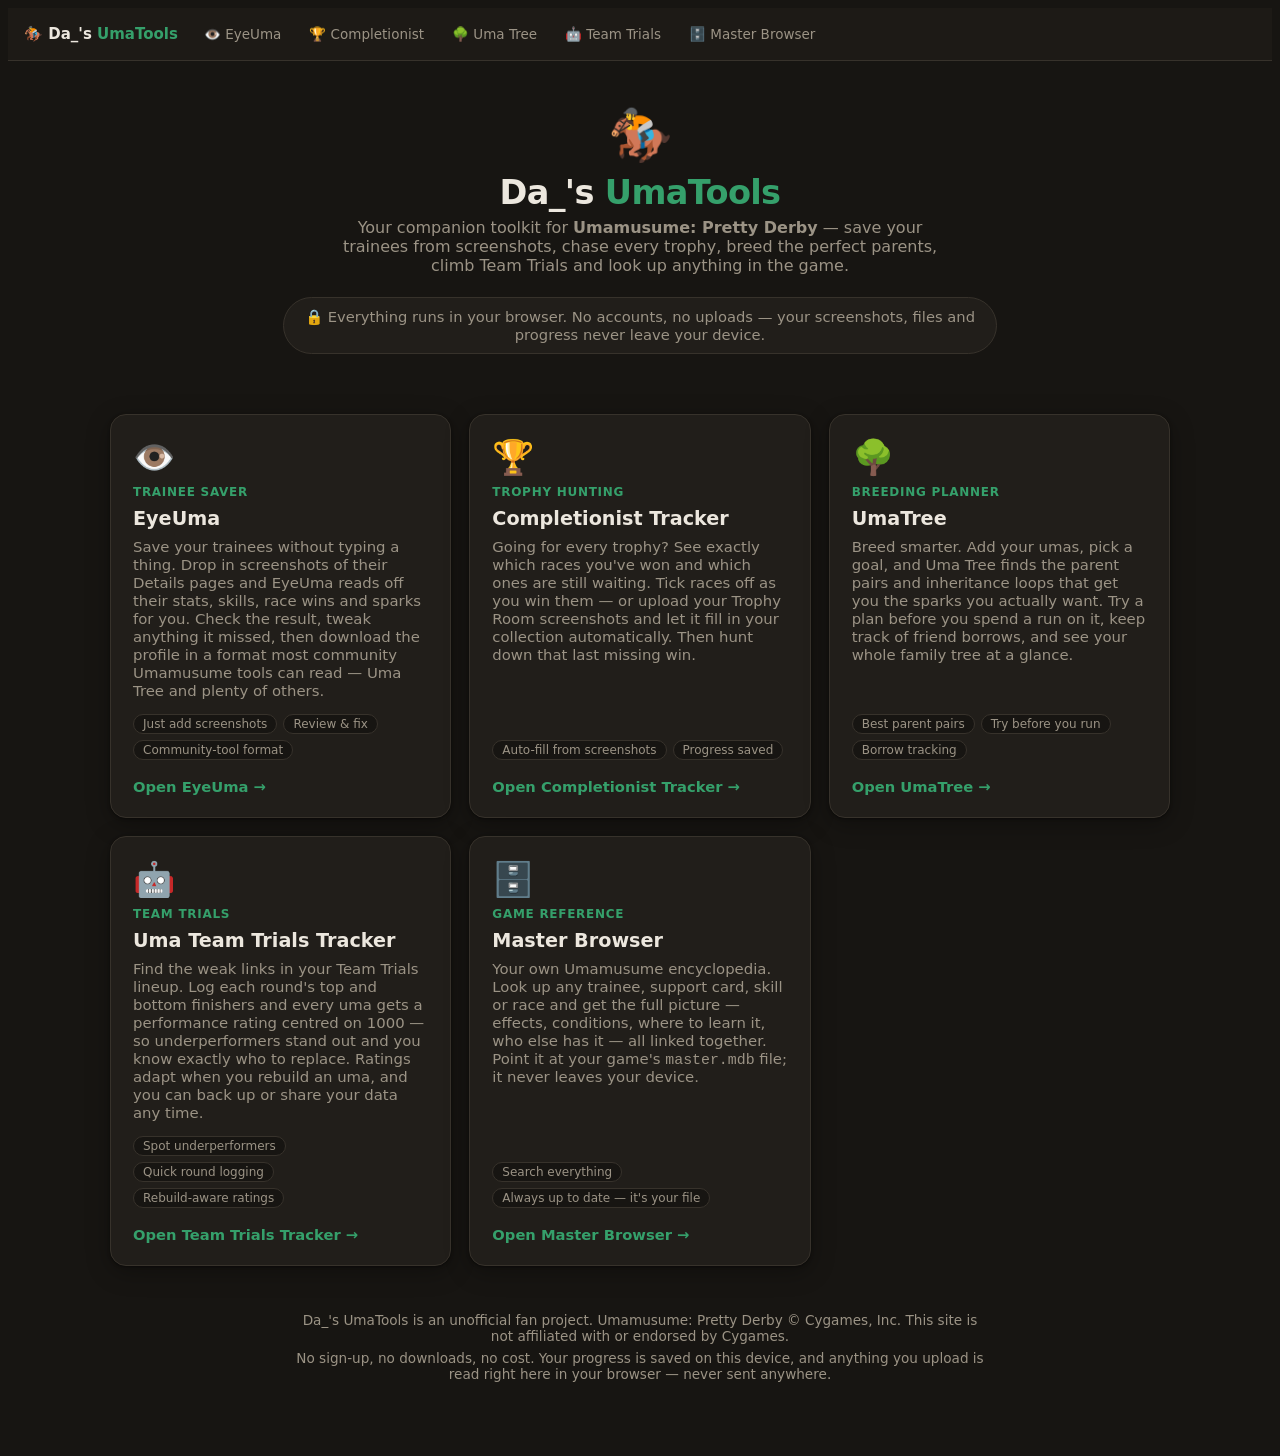
==== index.html @ 262839f3 "Add UmaTools site: companion tools for Umamusume Pretty Derby" ====
<!DOCTYPE html>
<html lang="en">
<head>
  <meta charset="utf-8">
  <meta name="viewport" content="width=device-width, initial-scale=1">
  <meta name="color-scheme" content="dark">
  <title>Da_'s UmaTools — Umamusume: Pretty Derby companion tools</title>
  <meta name="description" content="Your Umamusume: Pretty Derby companion — save trainees from screenshots, track every trophy, plan inheritance, spot underperforming Team Trials umas and look up anything in the game. Free, private, and right in your browser.">
  <link rel="icon" href="data:image/svg+xml,<svg xmlns='http://www.w3.org/2000/svg' viewBox='0 0 100 100'><text y='.9em' font-size='90'>🏇</text></svg>">
  <link rel="stylesheet" href="assets/theme.css">
  <script src="assets/nav.js" defer></script>
  <style>
    .wrap { max-width: 1060px; margin: 0 auto; padding: 0 20px 60px; }
    header.hero { text-align: center; padding: 48px 0 26px; }
    .hero .logo { font-size: 52px; line-height: 1; }
    .hero h1 { margin: 12px 0 6px; font-size: 2.1rem; letter-spacing: -.02em; }
    .hero h1 span { color: var(--ut-accent); }
    .hero p { margin: 0 auto; max-width: 620px; color: var(--ut-muted); }
    .privacy-banner {
      display: flex; gap: 10px; align-items: center; justify-content: center;
      margin: 22px auto 0; padding: 10px 16px; max-width: 680px;
      border: 1px solid var(--ut-line); border-radius: 999px; background: var(--ut-panel);
      font-size: .92rem; color: var(--ut-muted);
    }
    .grid { display: grid; grid-template-columns: repeat(auto-fill, minmax(310px, 1fr)); gap: 18px; margin-top: 34px; }
    a.card {
      display: flex; flex-direction: column; gap: 8px; padding: 22px;
      background: var(--ut-panel); border: 1px solid var(--ut-line); border-radius: 16px;
      box-shadow: var(--ut-shadow); text-decoration: none; color: inherit;
      transition: transform .12s ease, border-color .12s ease;
    }
    a.card:hover { transform: translateY(-3px); border-color: var(--ut-accent); }
    .card .icon { font-size: 34px; }
    .card h2 { margin: 0; font-size: 1.2rem; }
    .card .tag { font-size: .75rem; font-weight: 600; letter-spacing: .06em; text-transform: uppercase; color: var(--ut-accent); }
    .card p { margin: 0; color: var(--ut-muted); font-size: .93rem; flex: 1; }
    .card .meta { display: flex; flex-wrap: wrap; gap: 6px; margin-top: 6px; }
    .card .chip {
      font-size: .75rem; padding: 2px 9px; border-radius: 999px;
      border: 1px solid var(--ut-line); color: var(--ut-muted); background: var(--ut-bg);
    }
    .card .go { margin-top: 10px; font-weight: 600; color: var(--ut-accent); font-size: .92rem; }
    footer { margin-top: 46px; text-align: center; color: var(--ut-muted); font-size: .85rem; }
    footer p { max-width: 700px; margin: 6px auto; }
  </style>
</head>
<body>
  <div class="wrap">
    <header class="hero">
      <div class="logo">🏇</div>
      <h1>Da_'s <span>UmaTools</span></h1>
      <p>Your companion toolkit for <b>Umamusume: Pretty Derby</b> — save your trainees from
         screenshots, chase every trophy, breed the perfect parents, climb Team Trials and look up
         anything in the game.</p>
      <div class="privacy-banner">🔒 Everything runs in your browser. No accounts, no uploads — your
        screenshots, files and progress never leave your device.</div>
    </header>

    <main class="grid">
      <a class="card" href="eyeuma/index.html">
        <div class="icon">👁️</div>
        <div class="tag">Trainee saver</div>
        <h2>EyeUma</h2>
        <p>Save your trainees without typing a thing. Drop in screenshots of their Details pages and
           EyeUma reads off their stats, skills, race wins and sparks for you. Check the result,
           tweak anything it missed, then download the profile in a format most community
           Umamusume tools can read — Uma Tree and plenty of others.</p>
        <div class="meta"><span class="chip">Just add screenshots</span><span class="chip">Review &amp; fix</span><span class="chip">Community-tool format</span></div>
        <div class="go">Open EyeUma →</div>
      </a>

      <a class="card" href="completionist/index.html">
        <div class="icon">🏆</div>
        <div class="tag">Trophy hunting</div>
        <h2>Completionist Tracker</h2>
        <p>Going for every trophy? See exactly which races you've won and which ones are still
           waiting. Tick races off as you win them — or upload your Trophy Room screenshots and let
           it fill in your collection automatically. Then hunt down that last missing win.</p>
        <div class="meta"><span class="chip">Auto-fill from screenshots</span><span class="chip">Progress saved</span></div>
        <div class="go">Open Completionist Tracker →</div>
      </a>

      <a class="card" href="umatree/index.html">
        <div class="icon">🌳</div>
        <div class="tag">Breeding planner</div>
        <h2>UmaTree</h2>
        <p>Breed smarter. Add your umas, pick a goal, and Uma Tree finds the parent pairs and
           inheritance loops that get you the sparks you actually want. Try a plan before you spend
           a run on it, keep track of friend borrows, and see your whole family tree at a glance.</p>
        <div class="meta"><span class="chip">Best parent pairs</span><span class="chip">Try before you run</span><span class="chip">Borrow tracking</span></div>
        <div class="go">Open UmaTree →</div>
      </a>

      <a class="card" href="tt-tracker/index.html">
        <div class="icon">🤖</div>
        <div class="tag">Team Trials</div>
        <h2>Uma Team Trials Tracker</h2>
        <p>Find the weak links in your Team Trials lineup. Log each round's top and bottom
           finishers and every uma gets a performance rating centred on 1000 — so underperformers
           stand out and you know exactly who to replace. Ratings adapt when you rebuild an uma,
           and you can back up or share your data any time.</p>
        <div class="meta"><span class="chip">Spot underperformers</span><span class="chip">Quick round logging</span><span class="chip">Rebuild-aware ratings</span></div>
        <div class="go">Open Team Trials Tracker →</div>
      </a>

      <a class="card" href="master-browser/index.html">
        <div class="icon">🗄️</div>
        <div class="tag">Game reference</div>
        <h2>Master Browser</h2>
        <p>Your own Umamusume encyclopedia. Look up any trainee, support card, skill or race and get
           the full picture — effects, conditions, where to learn it, who else has it — all linked
           together. Point it at your game's <code>master.mdb</code> file; it never leaves your
           device.</p>
        <div class="meta"><span class="chip">Search everything</span><span class="chip">Always up to date — it's your file</span></div>
        <div class="go">Open Master Browser →</div>
      </a>
    </main>

    <footer>
      <p>Da_'s UmaTools is an unofficial fan project. Umamusume: Pretty Derby © Cygames, Inc.
         This site is not affiliated with or endorsed by Cygames.</p>
      <p>No sign-up, no downloads, no cost. Your progress is saved on this device, and anything you
         upload is read right here in your browser — never sent anywhere.</p>
    </footer>
  </div>
</body>
</html>
---- assets/theme.css ----
/* ============================================================
   Da_'s UmaTools — shared design system
   Loaded AFTER each tool's own stylesheet; remaps every tool's
   CSS variables onto one warm-dark palette with a green accent,
   and styles the shared navbar injected by assets/nav.js.
   ============================================================ */

:root {
  color-scheme: dark;

  /* Unified tokens */
  --ut-bg: #171512;
  --ut-panel: #211e1a;
  --ut-panel2: #2a2620;
  --ut-line: #37322b;
  --ut-ink: #ece7de;
  --ut-muted: #9b9385;
  --ut-accent: #35a06b;
  --ut-accent-strong: #2c8a5b;
  --ut-accent-ink: #0d1a12;
  --ut-danger: #ef6b6b;
  --ut-warn: #e2c46a;
  --ut-ok: #6cd98b;
  --ut-radius: 12px;
  --ut-nav-h: 52px;
  --ut-shadow: 0 1px 3px rgba(0, 0, 0, .4), 0 6px 24px rgba(0, 0, 0, .3);

  /* ---- Map every tool's variable names onto the tokens ---- */
  --bg: var(--ut-bg);
  --panel: var(--ut-panel);
  --panel2: var(--ut-panel2);
  --card: var(--ut-panel);
  --border: var(--ut-line);
  --line: var(--ut-line);
  --text: var(--ut-ink);
  --ink: var(--ut-ink);
  --text-dim: var(--ut-muted);
  --dim: var(--ut-muted);
  --muted: var(--ut-muted);
  --mute: var(--ut-muted);
  --accent: var(--ut-accent);
  --acc: var(--ut-accent);
  --accent-ink: var(--ut-accent-ink);
  --brand: var(--ut-accent);
  --brand2: var(--ut-accent-strong);
  --chip: var(--ut-panel2);
  --tile-empty: var(--ut-panel2);
  --radius: var(--ut-radius);
  --shadow: var(--ut-shadow);
  --danger: var(--ut-danger);
  --red: var(--ut-danger);
  --down: var(--ut-danger);
  --up: #4cc38a;
  --warn-bg: #3a2f10;
  --warn-border: #6b5518;
  --warn-text: #e2c46a;
  --done-bg: #12291a;
  --done-text: #6cd98b;
  --code-bg: #1b1815;
  --code-key: #7bd9a5;
  --code-string: #d9b38c;
  --code-number: #8fd98b;
  --code-literal: #c9a6ff;
  --g1: #c9962b;
  --g1-bg: #3a2f10;
  --g2: #9b9385;
  --g2-bg: #2a2620;
  --g3: #b08968;
  --g3-bg: #2e2216;
}

/* ---- Base ---- */
body {
  background: var(--ut-bg);
  color: var(--ut-ink);
  font-family: system-ui, -apple-system, "Segoe UI", Roboto, sans-serif;
}
:focus-visible { outline: 2px solid var(--ut-accent); outline-offset: 1px; }
* { scrollbar-color: #4a453c var(--ut-bg); }
::selection { background: #2c8a5b66; }

/* ============================================================
   Shared navbar (injected by nav.js as first child of <body>)
   ============================================================ */
.ut-nav {
  position: sticky; top: 0; z-index: 90;
  height: var(--ut-nav-h);
  display: flex; align-items: center; gap: 14px;
  padding: 0 16px;
  background: #1d1a16;
  border-bottom: 1px solid var(--ut-line);
}
.ut-brand {
  font-weight: 700; font-size: 15px; white-space: nowrap;
  color: var(--ut-ink); text-decoration: none;
}
.ut-brand:hover { text-decoration: none; }
.ut-brand span { color: var(--ut-accent); }
.ut-links {
  display: flex; gap: 4px; flex: 1; min-width: 0; position: relative;
  overflow-x: auto; scrollbar-width: none;
}
.ut-links::-webkit-scrollbar { display: none; }
.ut-links a {
  color: var(--ut-muted); text-decoration: none;
  padding: 6px 12px; border-radius: 999px;
  font-size: 13.5px; font-weight: 500; white-space: nowrap;
}
.ut-links a:hover { color: var(--ut-ink); background: var(--ut-panel2); text-decoration: none; }
.ut-links a.active { background: var(--ut-accent); color: var(--ut-accent-ink); font-weight: 600; }
@media (max-width: 700px) {
  .ut-nav { gap: 8px; padding: 0 10px; }
  .ut-brand { font-size: 14px; }
  .ut-links a { padding: 5px 9px; font-size: 12.5px; }
}

/* ============================================================
   Standardised tool header bar (directly under the navbar)
   ============================================================ */
body[data-tool="eyeuma"] .app-header,
body[data-tool="completionist"] .app-header,
body[data-tool="umatree"] header,
body[data-tool="tt-tracker"] header,
body[data-tool="master-browser"] #topbar {
  display: flex; flex-wrap: wrap; align-items: center; gap: 12px;
  padding: 10px 20px; margin: 0;
  background: var(--ut-panel);
  border-bottom: 1px solid var(--ut-line);
}
body[data-tool="eyeuma"] .app-header h1,
body[data-tool="completionist"] .app-header h1,
body[data-tool="tt-tracker"] header h1,
body[data-tool="umatree"] .brand,
body[data-tool="master-browser"] .brand {
  font-size: 17px; font-weight: 700; margin: 0; color: var(--ut-ink);
}

/* ============================================================
   EyeUma
   ============================================================ */
body[data-tool="eyeuma"] { padding: 0; max-width: none; }
body[data-tool="eyeuma"] .layout { max-width: 1680px; margin: 0 auto; padding: 16px; }
body[data-tool="eyeuma"] .credit { padding: 0 16px 14px; }
body[data-tool="eyeuma"] .panel { border-radius: var(--ut-radius); }

/* ============================================================
   Completionist Tracker
   ============================================================ */
body[data-tool="completionist"] { padding: 0; }
body[data-tool="completionist"] .controls { margin: 16px 16px 16px; border-radius: var(--ut-radius); }
body[data-tool="completionist"] #app { margin: 0 16px 16px; }

/* ============================================================
   Uma Tree
   ============================================================ */
body[data-tool="umatree"] header { position: sticky; top: var(--ut-nav-h); padding: 10px 20px; }
body[data-tool="umatree"] nav a.active { color: var(--ut-accent-ink); }
body[data-tool="umatree"] td { border-bottom-color: var(--ut-line); }
body[data-tool="umatree"] tr:hover td { background: #26221c; }
body[data-tool="umatree"] .list-item { border-bottom-color: var(--ut-line); }
body[data-tool="umatree"] button.primary { color: var(--ut-accent-ink); }

/* ============================================================
   Team Trials Tracker
   ============================================================ */
body[data-tool="tt-tracker"] .avatar { background: var(--ut-panel2); }
body[data-tool="tt-tracker"] .card select,
body[data-tool="tt-tracker"] #search { background: var(--ut-bg); }
body[data-tool="tt-tracker"] #about-body code { background: var(--ut-bg); }
body[data-tool="tt-tracker"] button.primary { color: var(--ut-accent-ink); }
body[data-tool="tt-tracker"] button { border-radius: 8px; }

/* ============================================================
   Master Browser (light-original → warm dark)
   ============================================================ */
body[data-tool="master-browser"] #topbar {
  position: sticky; top: var(--ut-nav-h);
  background: var(--ut-panel); color: var(--ut-ink); box-shadow: none;
}
body[data-tool="master-browser"] .brand span { color: var(--ut-muted); opacity: 1; }
body[data-tool="master-browser"] #global-search {
  background: var(--ut-panel2); color: var(--ut-ink);
  border: 1px solid var(--ut-line);
}
body[data-tool="master-browser"] #sidebar {
  top: calc(var(--ut-nav-h) + 60px);
  height: calc(100vh - var(--ut-nav-h) - 60px);
}
body[data-tool="master-browser"] .infobox { top: calc(var(--ut-nav-h) + 76px); }
body[data-tool="master-browser"] .suggest { background: var(--ut-panel); border: 1px solid var(--ut-line); }
body[data-tool="master-browser"] .suggest .sg-group { background: var(--ut-panel2); }
body[data-tool="master-browser"] .suggest a:hover { background: var(--ut-panel2); }
body[data-tool="master-browser"] #sidebar a:hover { background: var(--ut-panel2); }
body[data-tool="master-browser"] #sidebar a.active { background: var(--ut-accent); color: var(--ut-accent-ink); }
body[data-tool="master-browser"] .error { background: #2a1616; border-color: #5c2a2a; color: #ef9a9a; }
body[data-tool="master-browser"] .home-search input { background: var(--ut-panel2); color: var(--ut-ink); }
body[data-tool="master-browser"] .home-search button { background: var(--ut-accent); color: var(--ut-accent-ink); }
body[data-tool="master-browser"] .toolbar input[type="search"],
body[data-tool="master-browser"] .toolbar select { background: var(--ut-panel2); color: var(--ut-ink); }
body[data-tool="master-browser"] table.data { background: var(--ut-panel); }
body[data-tool="master-browser"] table.data th { background: var(--ut-panel2); }
body[data-tool="master-browser"] table.data tbody tr:hover { background: #26221c; }
body[data-tool="master-browser"] .apt-cell { background: var(--ut-panel2); }
body[data-tool="master-browser"] a.chip:hover { background: var(--ut-panel2); }
body[data-tool="master-browser"] .chip.unique { background: linear-gradient(90deg, #3a2f10, #3a2430); border-color: #8a6d2f; }
body[data-tool="master-browser"] .chip.evo { background: linear-gradient(90deg, #1e2a3a, #2a2038); border-color: #5c5480; }
body[data-tool="master-browser"] .tab { background: var(--ut-panel2); color: var(--ut-ink); }
body[data-tool="master-browser"] .tab.active { background: var(--ut-accent); color: var(--ut-accent-ink); border-color: var(--ut-accent); }
body[data-tool="master-browser"] .skill-desc { background: var(--ut-panel2); }
body[data-tool="master-browser"] .ability-item { background: var(--ut-panel); }
body[data-tool="master-browser"] .infobox .ib-header { background: linear-gradient(135deg, var(--ut-accent-strong), #1d6a44); color: #fff; }
body[data-tool="master-browser"] .grade-G1 { background: #1e2a3a; color: #8fb8ff; }
body[data-tool="master-browser"] .grade-G2 { background: #3a2430; color: #ff9dc0; }
body[data-tool="master-browser"] .grade-G3 { background: #12291a; color: #6cd98b; }
body[data-tool="master-browser"] .grade-EX { background: #3a2f10; color: #e2c46a; }
body[data-tool="master-browser"] .apt-G { background: #4a453c; color: #d5cfc2; }
body[data-tool="master-browser"] a.pill.link:hover { color: var(--ut-accent-ink); }
body[data-tool="master-browser"] .condition-box { background: #141210; }
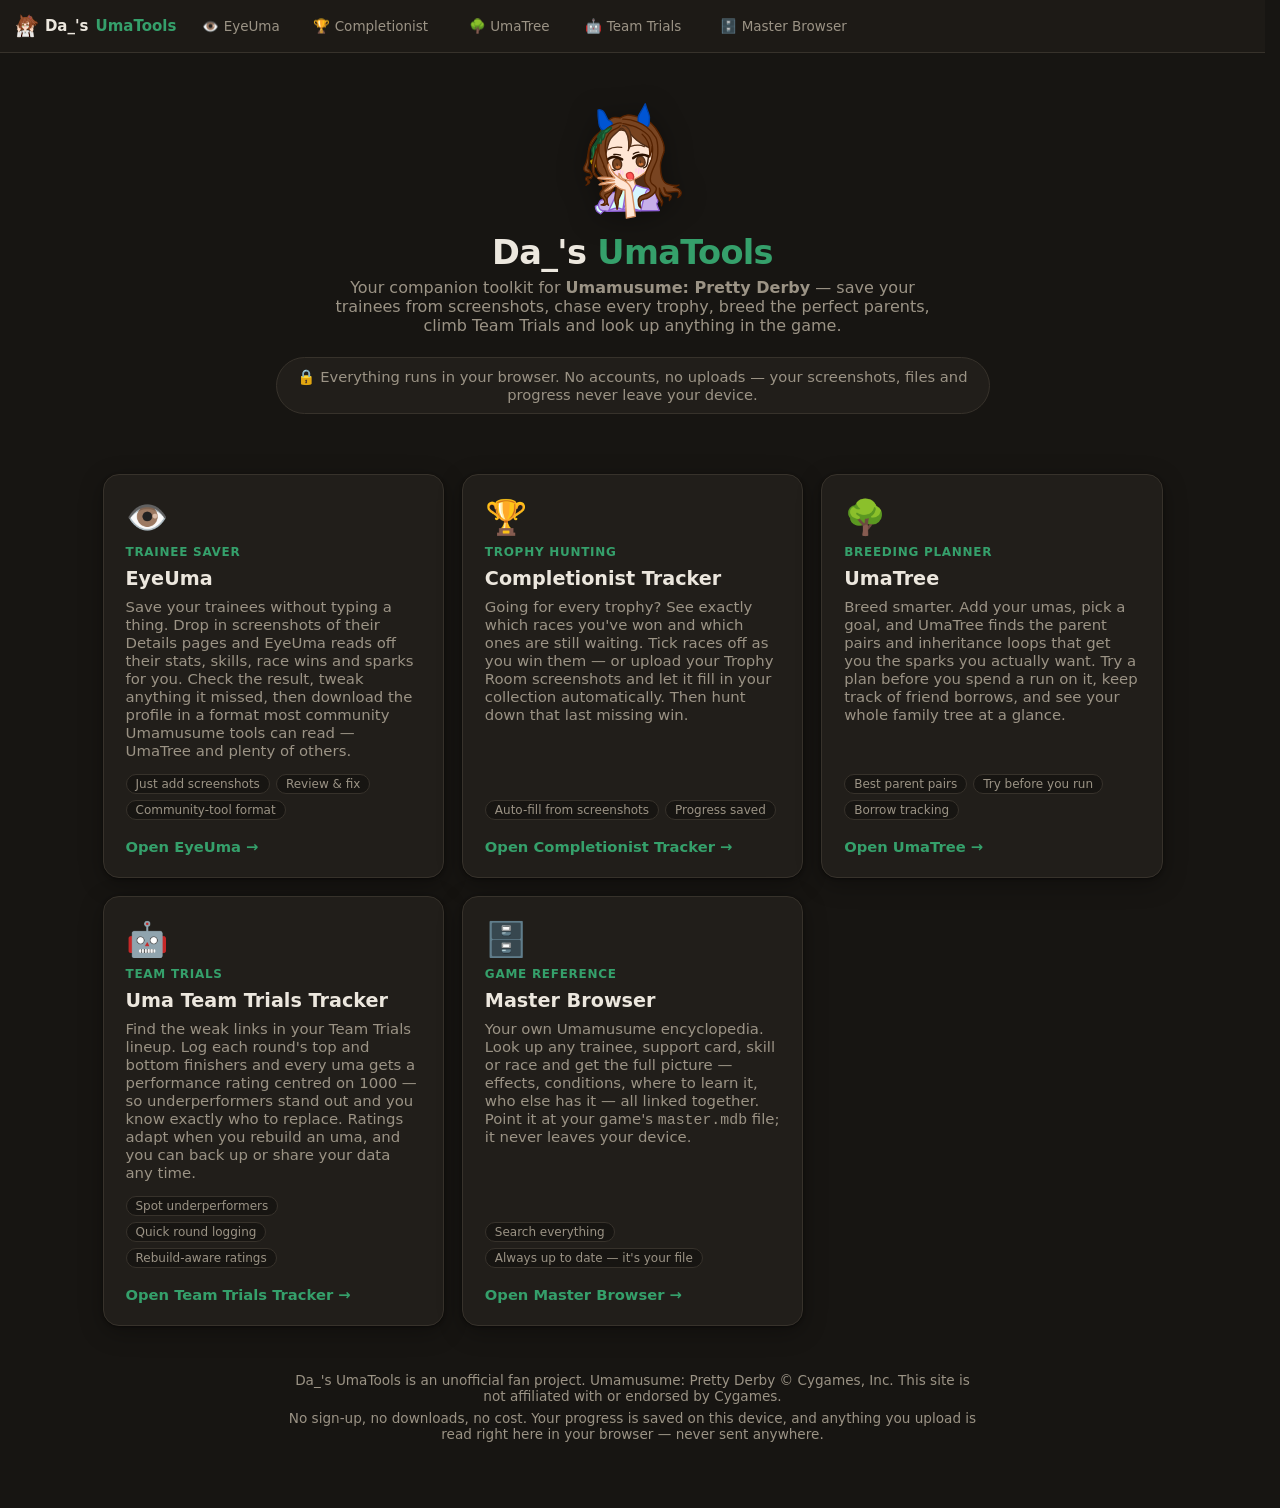
==== commit f577ed36: "Logo: cropped mascot logos, stable navbar, UmaTree naming" ====
--- a/index.html
+++ b/index.html
@@ -6,13 +6,14 @@
   <meta name="color-scheme" content="dark">
   <title>Da_'s UmaTools — Umamusume: Pretty Derby companion tools</title>
   <meta name="description" content="Your Umamusume: Pretty Derby companion — save trainees from screenshots, track every trophy, plan inheritance, spot underperforming Team Trials umas and look up anything in the game. Free, private, and right in your browser.">
-  <link rel="icon" href="data:image/svg+xml,<svg xmlns='http://www.w3.org/2000/svg' viewBox='0 0 100 100'><text y='.9em' font-size='90'>🏇</text></svg>">
+  <link rel="icon" type="image/svg+xml" href="assets/machan_time.svg">
   <link rel="stylesheet" href="assets/theme.css">
   <script src="assets/nav.js" defer></script>
   <style>
     .wrap { max-width: 1060px; margin: 0 auto; padding: 0 20px 60px; }
     header.hero { text-align: center; padding: 48px 0 26px; }
-    .hero .logo { font-size: 52px; line-height: 1; }
+    .hero .logo { display: flex; justify-content: center; line-height: 1; }
+    .hero .logo img { height: 120px; width: auto; aspect-ratio: 76.951 / 89.957; filter: drop-shadow(0 4px 14px rgba(0,0,0,.35)); }
     .hero h1 { margin: 12px 0 6px; font-size: 2.1rem; letter-spacing: -.02em; }
     .hero h1 span { color: var(--ut-accent); }
     .hero p { margin: 0 auto; max-width: 620px; color: var(--ut-muted); }
@@ -47,7 +48,7 @@
 <body>
   <div class="wrap">
     <header class="hero">
-      <div class="logo">🏇</div>
+      <div class="logo"><img src="assets/KingHalo_channel_style.svg" alt="King Halo mascot"></div>
       <h1>Da_'s <span>UmaTools</span></h1>
       <p>Your companion toolkit for <b>Umamusume: Pretty Derby</b> — save your trainees from
          screenshots, chase every trophy, breed the perfect parents, climb Team Trials and look up
@@ -64,7 +65,7 @@
         <p>Save your trainees without typing a thing. Drop in screenshots of their Details pages and
            EyeUma reads off their stats, skills, race wins and sparks for you. Check the result,
            tweak anything it missed, then download the profile in a format most community
-           Umamusume tools can read — Uma Tree and plenty of others.</p>
+           Umamusume tools can read — UmaTree and plenty of others.</p>
         <div class="meta"><span class="chip">Just add screenshots</span><span class="chip">Review &amp; fix</span><span class="chip">Community-tool format</span></div>
         <div class="go">Open EyeUma →</div>
       </a>
@@ -84,7 +85,7 @@
         <div class="icon">🌳</div>
         <div class="tag">Breeding planner</div>
         <h2>UmaTree</h2>
-        <p>Breed smarter. Add your umas, pick a goal, and Uma Tree finds the parent pairs and
+        <p>Breed smarter. Add your umas, pick a goal, and UmaTree finds the parent pairs and
            inheritance loops that get you the sparks you actually want. Try a plan before you spend
            a run on it, keep track of friend borrows, and see your whole family tree at a glance.</p>
         <div class="meta"><span class="chip">Best parent pairs</span><span class="chip">Try before you run</span><span class="chip">Borrow tracking</span></div>
--- a/assets/theme.css
+++ b/assets/theme.css
@@ -70,7 +70,9 @@
 }
 
 /* ---- Base ---- */
+html { scrollbar-gutter: stable; }
 body {
+  margin: 0;
   background: var(--ut-bg);
   color: var(--ut-ink);
   font-family: system-ui, -apple-system, "Segoe UI", Roboto, sans-serif;
@@ -85,15 +87,18 @@
 .ut-nav {
   position: sticky; top: 0; z-index: 90;
   height: var(--ut-nav-h);
-  display: flex; align-items: center; gap: 14px;
+  display: flex; align-items: center; gap: 14px; flex-wrap: nowrap; overflow: visible;
   padding: 0 16px;
+  font-family: system-ui, -apple-system, "Segoe UI", Roboto, sans-serif;
   background: #1d1a16;
   border-bottom: 1px solid var(--ut-line);
 }
 .ut-brand {
+  display: inline-flex; align-items: center; gap: 7px;
   font-weight: 700; font-size: 15px; white-space: nowrap;
   color: var(--ut-ink); text-decoration: none;
 }
+.ut-brand img { height: 24px; width: auto; aspect-ratio: 92.759 / 101.55; display: block; }
 .ut-brand:hover { text-decoration: none; }
 .ut-brand span { color: var(--ut-accent); }
 .ut-links {
@@ -105,6 +110,12 @@
   color: var(--ut-muted); text-decoration: none;
   padding: 6px 12px; border-radius: 999px;
   font-size: 13.5px; font-weight: 500; white-space: nowrap;
+}
+/* Reserve the bold (active) text width so switching tabs never shifts the row */
+.ut-links a::after {
+  content: attr(data-label);
+  display: block; height: 0; overflow: hidden;
+  font-weight: 600; visibility: hidden; pointer-events: none;
 }
 .ut-links a:hover { color: var(--ut-ink); background: var(--ut-panel2); text-decoration: none; }
 .ut-links a.active { background: var(--ut-accent); color: var(--ut-accent-ink); font-weight: 600; }
@@ -151,7 +162,7 @@
 body[data-tool="completionist"] #app { margin: 0 16px 16px; }
 
 /* ============================================================
-   Uma Tree
+   UmaTree
    ============================================================ */
 body[data-tool="umatree"] header { position: sticky; top: var(--ut-nav-h); padding: 10px 20px; }
 body[data-tool="umatree"] nav a.active { color: var(--ut-accent-ink); }
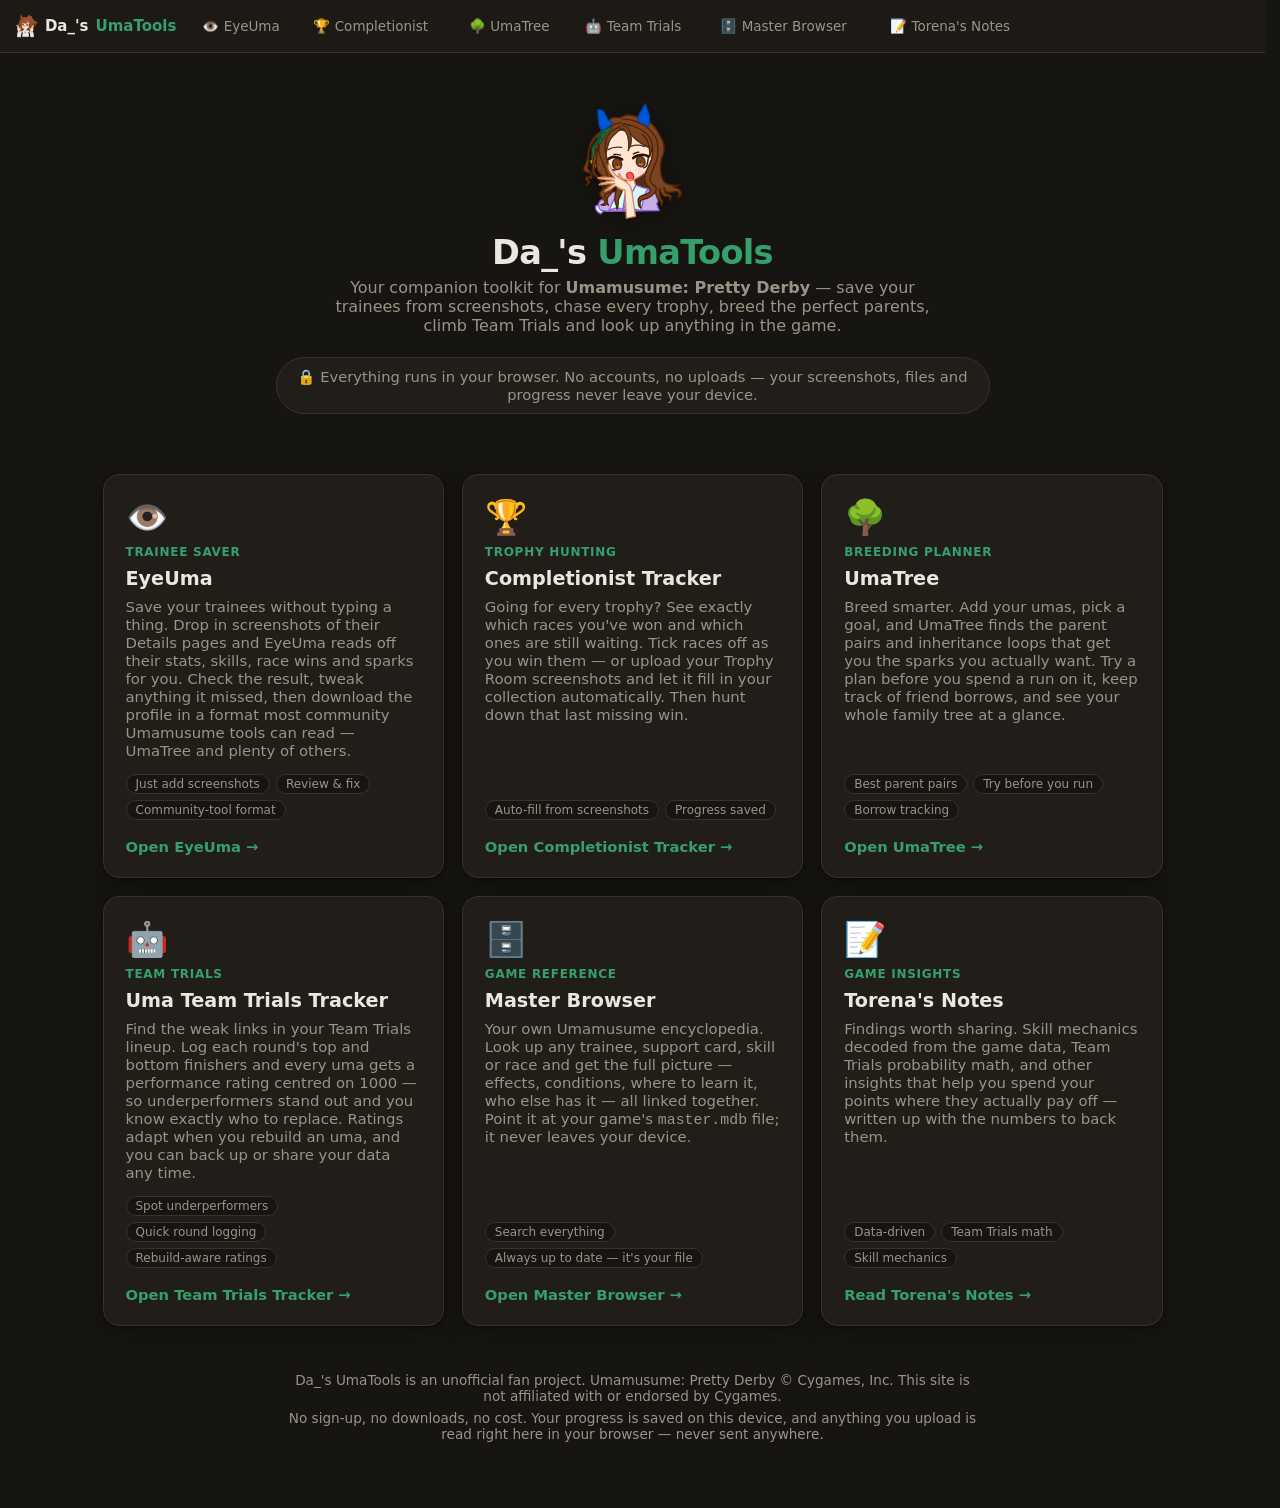
==== commit 3d561d8e: "Add Torena's Notes section with first insight: Team Trials spirit skills report" ====
--- a/index.html
+++ b/index.html
@@ -115,6 +115,17 @@
         <div class="meta"><span class="chip">Search everything</span><span class="chip">Always up to date — it's your file</span></div>
         <div class="go">Open Master Browser →</div>
       </a>
+
+      <a class="card" href="torena-notes/index.html">
+        <div class="icon">📝</div>
+        <div class="tag">Game insights</div>
+        <h2>Torena's Notes</h2>
+        <p>Findings worth sharing. Skill mechanics decoded from the game data, Team Trials
+           probability math, and other insights that help you spend your points where they
+           actually pay off — written up with the numbers to back them.</p>
+        <div class="meta"><span class="chip">Data-driven</span><span class="chip">Team Trials math</span><span class="chip">Skill mechanics</span></div>
+        <div class="go">Read Torena's Notes →</div>
+      </a>
     </main>
 
     <footer>
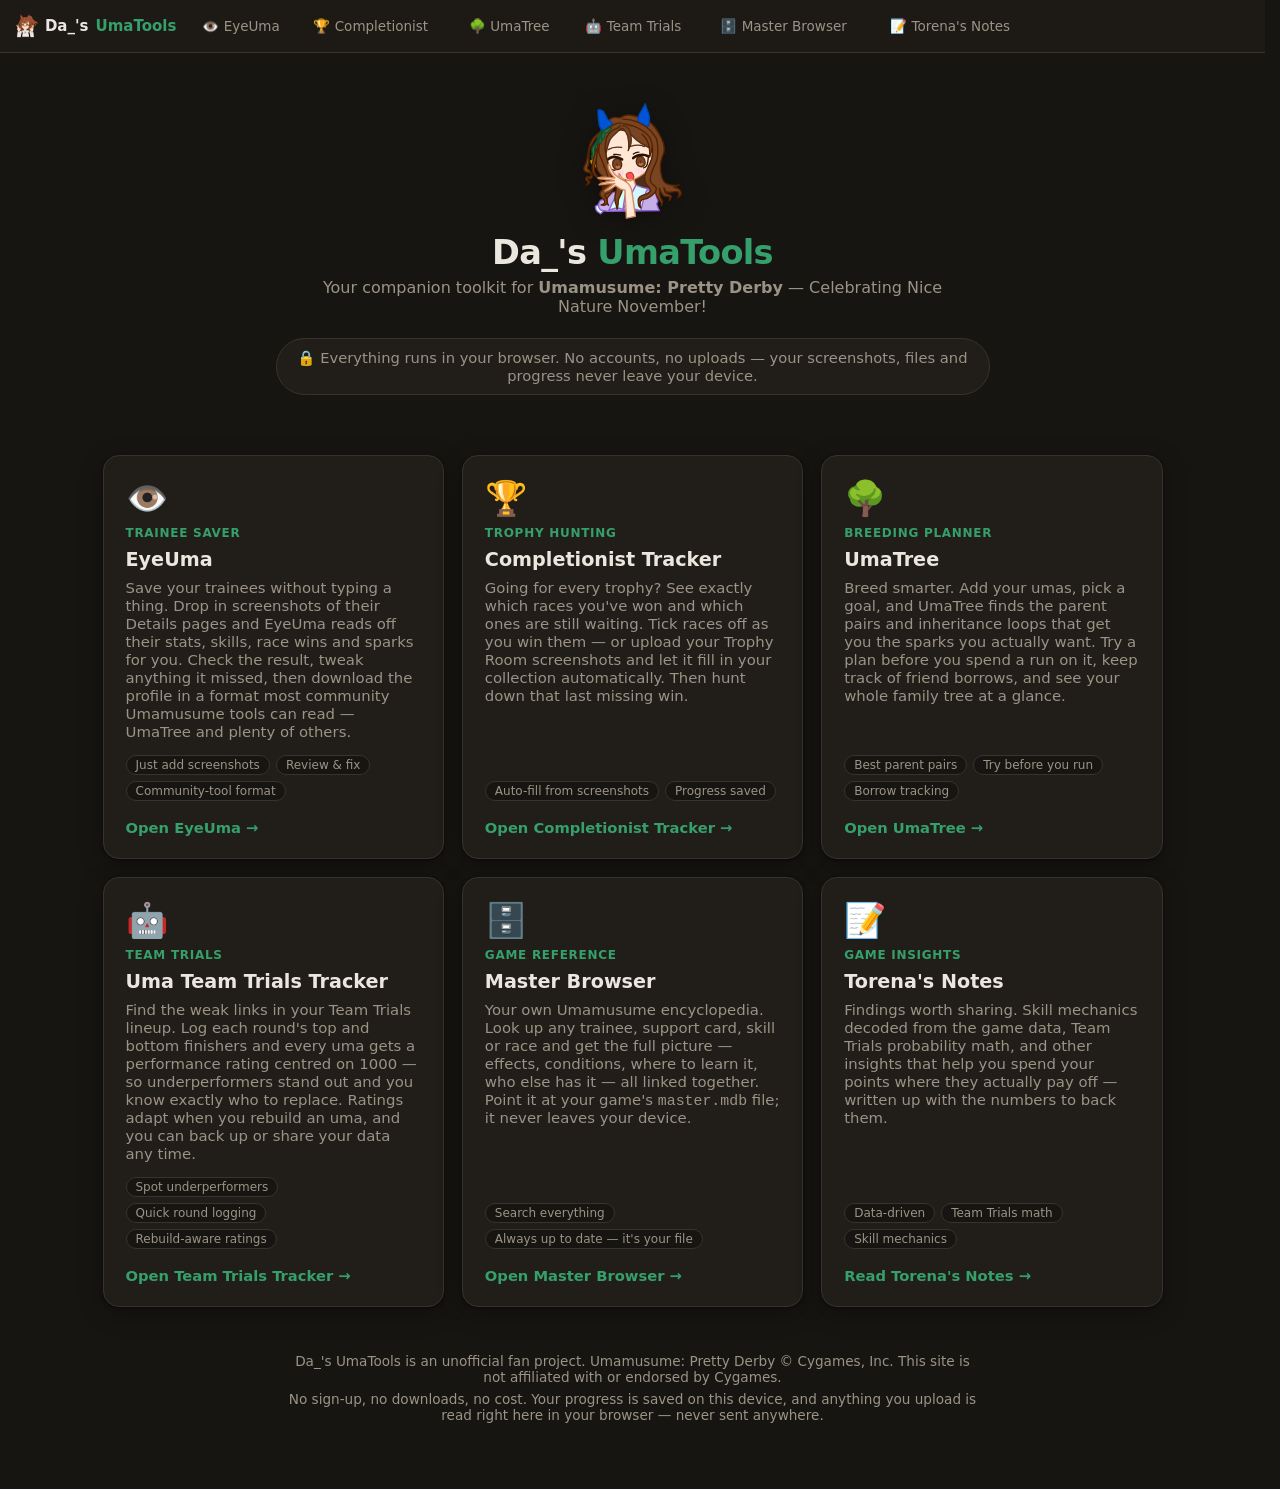
==== commit 0e9d5277: "Updated home page" ====
--- a/index.html
+++ b/index.html
@@ -50,9 +50,7 @@
     <header class="hero">
       <div class="logo"><img src="assets/KingHalo_channel_style.svg" alt="King Halo mascot"></div>
       <h1>Da_'s <span>UmaTools</span></h1>
-      <p>Your companion toolkit for <b>Umamusume: Pretty Derby</b> — save your trainees from
-         screenshots, chase every trophy, breed the perfect parents, climb Team Trials and look up
-         anything in the game.</p>
+      <p>Your companion toolkit for <b>Umamusume: Pretty Derby</b> — Celebrating Nice Nature November!</p>
       <div class="privacy-banner">🔒 Everything runs in your browser. No accounts, no uploads — your
         screenshots, files and progress never leave your device.</div>
     </header>
@@ -135,5 +133,6 @@
          upload is read right here in your browser — never sent anywhere.</p>
     </footer>
   </div>
+<!-- Cloudflare Web Analytics --><script type='module' src='https://static.cloudflareinsights.com/beacon.min.js' data-cf-beacon='{"token": "007766bc067245579bc3b3b8bd2df629"}'></script><!-- End Cloudflare Web Analytics -->
 </body>
 </html>
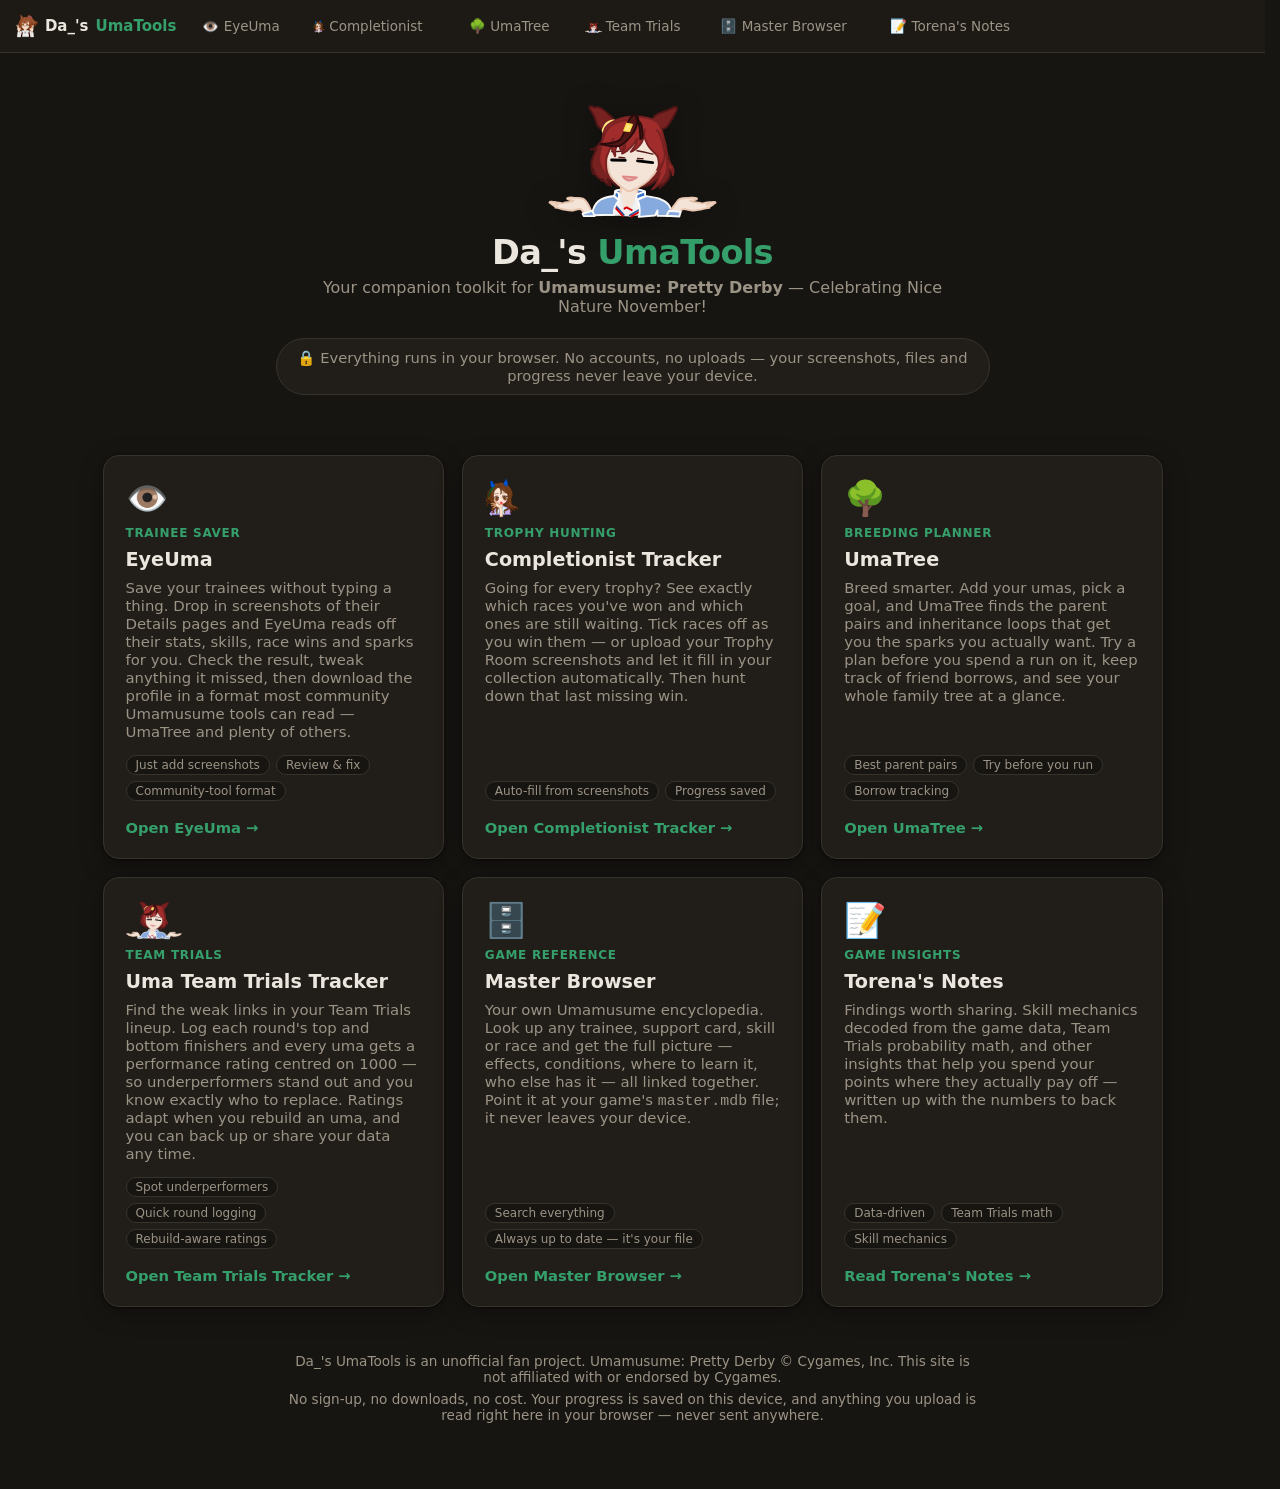
==== commit 5edc4350: "Replacing icons 2/6" ====
--- a/index.html
+++ b/index.html
@@ -13,7 +13,7 @@
     .wrap { max-width: 1060px; margin: 0 auto; padding: 0 20px 60px; }
     header.hero { text-align: center; padding: 48px 0 26px; }
     .hero .logo { display: flex; justify-content: center; line-height: 1; }
-    .hero .logo img { height: 120px; width: auto; aspect-ratio: 76.951 / 89.957; filter: drop-shadow(0 4px 14px rgba(0,0,0,.35)); }
+    .hero .logo img { height: 120px; width: auto; aspect-ratio: 89.35 / 63.61; filter: drop-shadow(0 4px 14px rgba(0,0,0,.35)); }
     .hero h1 { margin: 12px 0 6px; font-size: 2.1rem; letter-spacing: -.02em; }
     .hero h1 span { color: var(--ut-accent); }
     .hero p { margin: 0 auto; max-width: 620px; color: var(--ut-muted); }
@@ -31,7 +31,8 @@
       transition: transform .12s ease, border-color .12s ease;
     }
     a.card:hover { transform: translateY(-3px); border-color: var(--ut-accent); }
-    .card .icon { font-size: 34px; }
+    .card .icon { font-size: 34px; min-height: 40px; display: flex; align-items: center; }
+    .card .icon img { height: 40px; width: auto; }
     .card h2 { margin: 0; font-size: 1.2rem; }
     .card .tag { font-size: .75rem; font-weight: 600; letter-spacing: .06em; text-transform: uppercase; color: var(--ut-accent); }
     .card p { margin: 0; color: var(--ut-muted); font-size: .93rem; flex: 1; }
@@ -48,7 +49,7 @@
 <body>
   <div class="wrap">
     <header class="hero">
-      <div class="logo"><img src="assets/KingHalo_channel_style.svg" alt="King Halo mascot"></div>
+      <div class="logo"><img src="assets/nice-nature-clean.svg" alt="Nice Nature mascot"></div>
       <h1>Da_'s <span>UmaTools</span></h1>
       <p>Your companion toolkit for <b>Umamusume: Pretty Derby</b> — Celebrating Nice Nature November!</p>
       <div class="privacy-banner">🔒 Everything runs in your browser. No accounts, no uploads — your
@@ -69,7 +70,7 @@
       </a>
 
       <a class="card" href="completionist/index.html">
-        <div class="icon">🏆</div>
+        <div class="icon"><img src="assets/KingHalo_channel_style.svg" alt="King Halo"></div>
         <div class="tag">Trophy hunting</div>
         <h2>Completionist Tracker</h2>
         <p>Going for every trophy? See exactly which races you've won and which ones are still
@@ -91,7 +92,7 @@
       </a>
 
       <a class="card" href="tt-tracker/index.html">
-        <div class="icon">🤖</div>
+        <div class="icon"><img src="assets/nice-nature-clean.svg" alt="Nice Nature"></div>
         <div class="tag">Team Trials</div>
         <h2>Uma Team Trials Tracker</h2>
         <p>Find the weak links in your Team Trials lineup. Log each round's top and bottom
--- a/assets/theme.css
+++ b/assets/theme.css
@@ -119,6 +119,8 @@
 }
 .ut-links a:hover { color: var(--ut-ink); background: var(--ut-panel2); text-decoration: none; }
 .ut-links a.active { background: var(--ut-accent); color: var(--ut-accent-ink); font-weight: 600; }
+.ut-ico { height: 1em; width: auto; vertical-align: -0.15em; }
+.ut-ico-wide { height: 0.85em; }
 @media (max-width: 700px) {
   .ut-nav { gap: 8px; padding: 0 10px; }
   .ut-brand { font-size: 14px; }
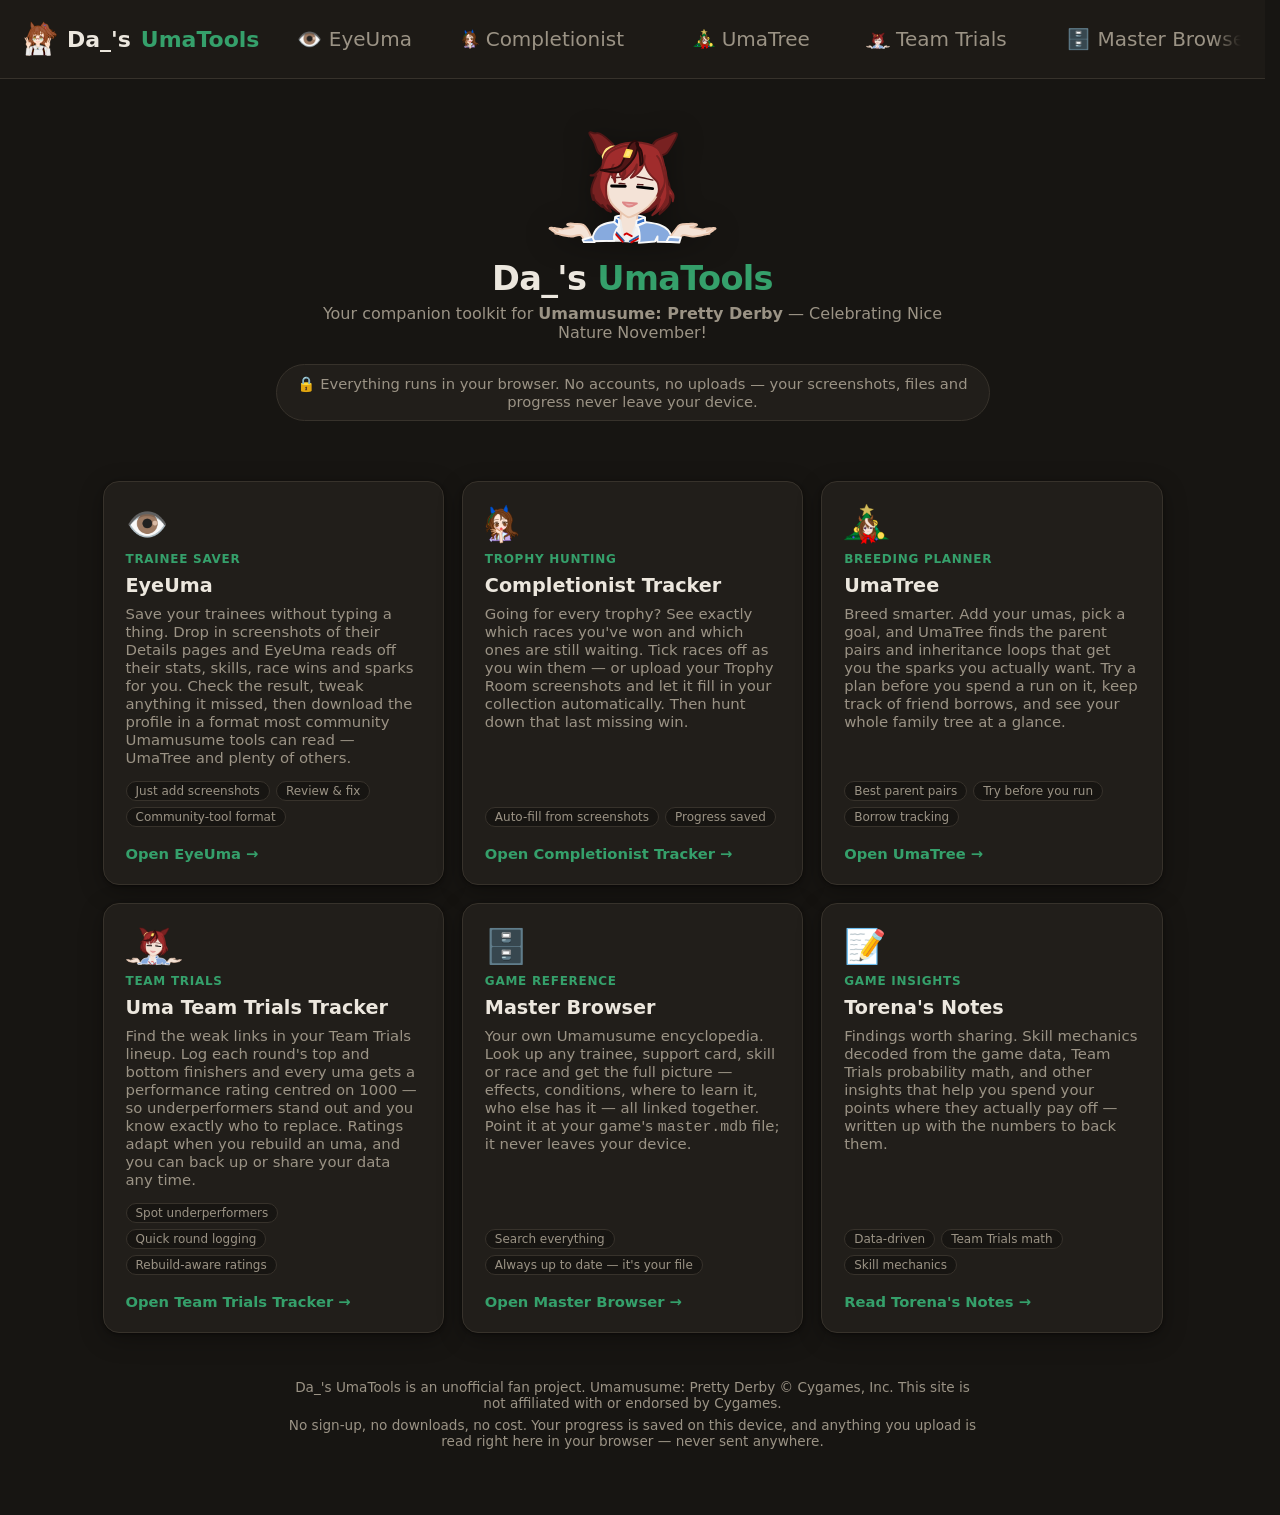
==== commit 2d37bfa9: "Icon Replacement 3/6" ====
--- a/index.html
+++ b/index.html
@@ -81,7 +81,7 @@
       </a>
 
       <a class="card" href="umatree/index.html">
-        <div class="icon">🌳</div>
+        <div class="icon"><img src="assets/rudolf_tree_clean.svg" alt="Rudolf in a Xmas Tree Outfit"></div>
         <div class="tag">Breeding planner</div>
         <h2>UmaTree</h2>
         <p>Breed smarter. Add your umas, pick a goal, and UmaTree finds the parent pairs and
--- a/assets/theme.css
+++ b/assets/theme.css
@@ -22,7 +22,7 @@
   --ut-warn: #e2c46a;
   --ut-ok: #6cd98b;
   --ut-radius: 12px;
-  --ut-nav-h: 52px;
+  --ut-nav-h: 78px;    /* sticky offsets everywhere read this variable */
   --ut-shadow: 0 1px 3px rgba(0, 0, 0, .4), 0 6px 24px rgba(0, 0, 0, .3);
 
   /* ---- Map every tool's variable names onto the tokens ---- */
@@ -87,29 +87,29 @@
 .ut-nav {
   position: sticky; top: 0; z-index: 90;
   height: var(--ut-nav-h);
-  display: flex; align-items: center; gap: 14px; flex-wrap: nowrap; overflow: visible;
-  padding: 0 16px;
+  display: flex; align-items: center; gap: 20px; flex-wrap: nowrap; overflow: visible;
+  padding: 0 24px;
   font-family: system-ui, -apple-system, "Segoe UI", Roboto, sans-serif;
   background: #1d1a16;
   border-bottom: 1px solid var(--ut-line);
 }
 .ut-brand {
-  display: inline-flex; align-items: center; gap: 7px;
-  font-weight: 700; font-size: 15px; white-space: nowrap;
+  display: inline-flex; align-items: center; gap: 10px;
+  font-weight: 700; font-size: 22px; white-space: nowrap;
   color: var(--ut-ink); text-decoration: none;
 }
-.ut-brand img { height: 24px; width: auto; aspect-ratio: 92.759 / 101.55; display: block; }
+.ut-brand img { height: 36px; width: auto; aspect-ratio: 92.759 / 101.55; display: block; }
 .ut-brand:hover { text-decoration: none; }
 .ut-brand span { color: var(--ut-accent); }
 .ut-links {
-  display: flex; gap: 4px; flex: 1; min-width: 0; position: relative;
-  overflow-x: auto; scrollbar-width: none;
+  display: flex; gap: 6px; flex: 1; min-width: 0; position: relative;
+  overflow-x: auto; overflow-y: hidden; scrollbar-width: none;
 }
 .ut-links::-webkit-scrollbar { display: none; }
 .ut-links a {
   color: var(--ut-muted); text-decoration: none;
-  padding: 6px 12px; border-radius: 999px;
-  font-size: 13.5px; font-weight: 500; white-space: nowrap;
+  padding: 9px 18px; border-radius: 999px;
+  font-size: 20px; font-weight: 500; white-space: nowrap;
 }
 /* Reserve the bold (active) text width so switching tabs never shifts the row */
 .ut-links a::after {
@@ -121,10 +121,77 @@
 .ut-links a.active { background: var(--ut-accent); color: var(--ut-accent-ink); font-weight: 600; }
 .ut-ico { height: 1em; width: auto; vertical-align: -0.15em; }
 .ut-ico-wide { height: 0.85em; }
-@media (max-width: 700px) {
-  .ut-nav { gap: 8px; padding: 0 10px; }
-  .ut-brand { font-size: 14px; }
-  .ut-links a { padding: 5px 9px; font-size: 12.5px; }
+/* Icon and label are separate spans so the collapsed menu can put the icons
+   in a fixed column; inline (wide) nav keeps them flowing like plain text. */
+.ut-nav-ico { display: inline; white-space: nowrap; }
+.ut-nav-name { white-space: nowrap; }
+
+/* Menu button + click-away layer: only used in the collapsed (narrow) layout */
+.ut-toggle { display: none; }
+.ut-scrim { display: none; }
+
+/* Wide layout keeps the inline row, so hint that it scrolls by fading the
+   edge where links are cut off (classes set by nav.js only when overflowing) */
+@media (min-width: 901px) {
+  .ut-links.ut-fade-l, .ut-links.ut-fade-r { -webkit-mask-image: var(--ut-fade-both); mask-image: var(--ut-fade-both); }
+  .ut-links.ut-fade-r:not(.ut-fade-l) { -webkit-mask-image: var(--ut-fade-r); mask-image: var(--ut-fade-r); }
+  .ut-links.ut-fade-l:not(.ut-fade-r) { -webkit-mask-image: var(--ut-fade-l); mask-image: var(--ut-fade-l); }
+  .ut-links { --ut-fade-r: linear-gradient(90deg, #000 0, #000 calc(100% - 28px), transparent 100%);
+              --ut-fade-l: linear-gradient(90deg, transparent 0, #000 28px, #000 100%);
+              --ut-fade-both: linear-gradient(90deg, transparent 0, #000 28px, #000 calc(100% - 28px), transparent 100%); }
+}
+
+@media (max-width: 900px) {
+  /* Collapsed bar keeps a fixed height so sticky tool headers still sit under it */
+  :root { --ut-nav-h: 60px; }
+
+  .ut-nav { gap: 10px; padding: 0 12px; }
+  .ut-brand { font-size: 18px; gap: 8px; }
+  .ut-brand img { height: 30px; }
+
+  .ut-toggle {
+    display: inline-flex; align-items: center; justify-content: center;
+    order: 3; margin-left: auto; flex: 0 0 auto;
+    height: 40px; min-width: 40px; padding: 0 12px;
+    background: var(--ut-panel2); color: var(--ut-ink);
+    border: 1px solid var(--ut-line); border-radius: 999px;
+    font: inherit; font-size: 15px; font-weight: 600;
+    cursor: pointer; -webkit-tap-highlight-color: transparent;
+  }
+  .ut-toggle:hover, .ut-toggle:focus-visible { background: #332e27; }
+  .ut-toggle::after { content: "☰ Menu"; }
+  .ut-menu-open .ut-toggle::after { content: "✕ Close"; }
+
+  /* Links collapse into a dropdown panel under the bar */
+  .ut-links {
+    position: absolute; top: 100%; left: 0; right: 0;
+    display: none; flex-direction: column; align-items: stretch; gap: 2px;
+    flex: none; min-width: 0;
+    max-height: calc(100vh - var(--ut-nav-h)); overflow: auto; overscroll-behavior: contain;
+    padding: 8px 12px 14px;
+    background: #1d1a16; border-bottom: 1px solid var(--ut-line);
+    box-shadow: var(--ut-shadow);
+    -webkit-overflow-scrolling: touch;
+  }
+  .ut-menu-open .ut-links { display: flex; animation: ut-menu-in .16s ease-out; }
+  @keyframes ut-menu-in { from { opacity: 0; transform: translateY(-8px); } }
+  @media (prefers-reduced-motion: reduce) { .ut-menu-open .ut-links { animation: none; } }
+  .ut-links a { display: flex; align-items: center; gap: 12px; padding: 13px 14px; font-size: 19px; border-radius: 10px; }
+  /* One icon column, sized to the widest nav icon, so every label lines up */
+  .ut-nav-ico { flex: 0 0 32px; display: flex; align-items: center; justify-content: center; font-size: 22px; }
+  .ut-nav-ico img { max-width: 100%; object-fit: contain; }
+  .ut-nav-name { flex: 1 1 auto; }
+  .ut-links a:active { background: var(--ut-panel2); }
+  /* Vertical list never reflows, so the bold-width reservation isn't needed */
+  .ut-links a::after { display: none; }
+
+  /* Dim the page behind the open menu (below the nav's z-index, above tool content) */
+  .ut-scrim {
+    position: fixed; inset: var(--ut-nav-h) 0 0 0; z-index: 89;
+    background: rgba(0, 0, 0, .55);
+  }
+  .ut-menu-open .ut-scrim { display: block; animation: ut-scrim-in .16s ease-out; }
+  @keyframes ut-scrim-in { from { opacity: 0; } }
 }
 
 /* ============================================================
